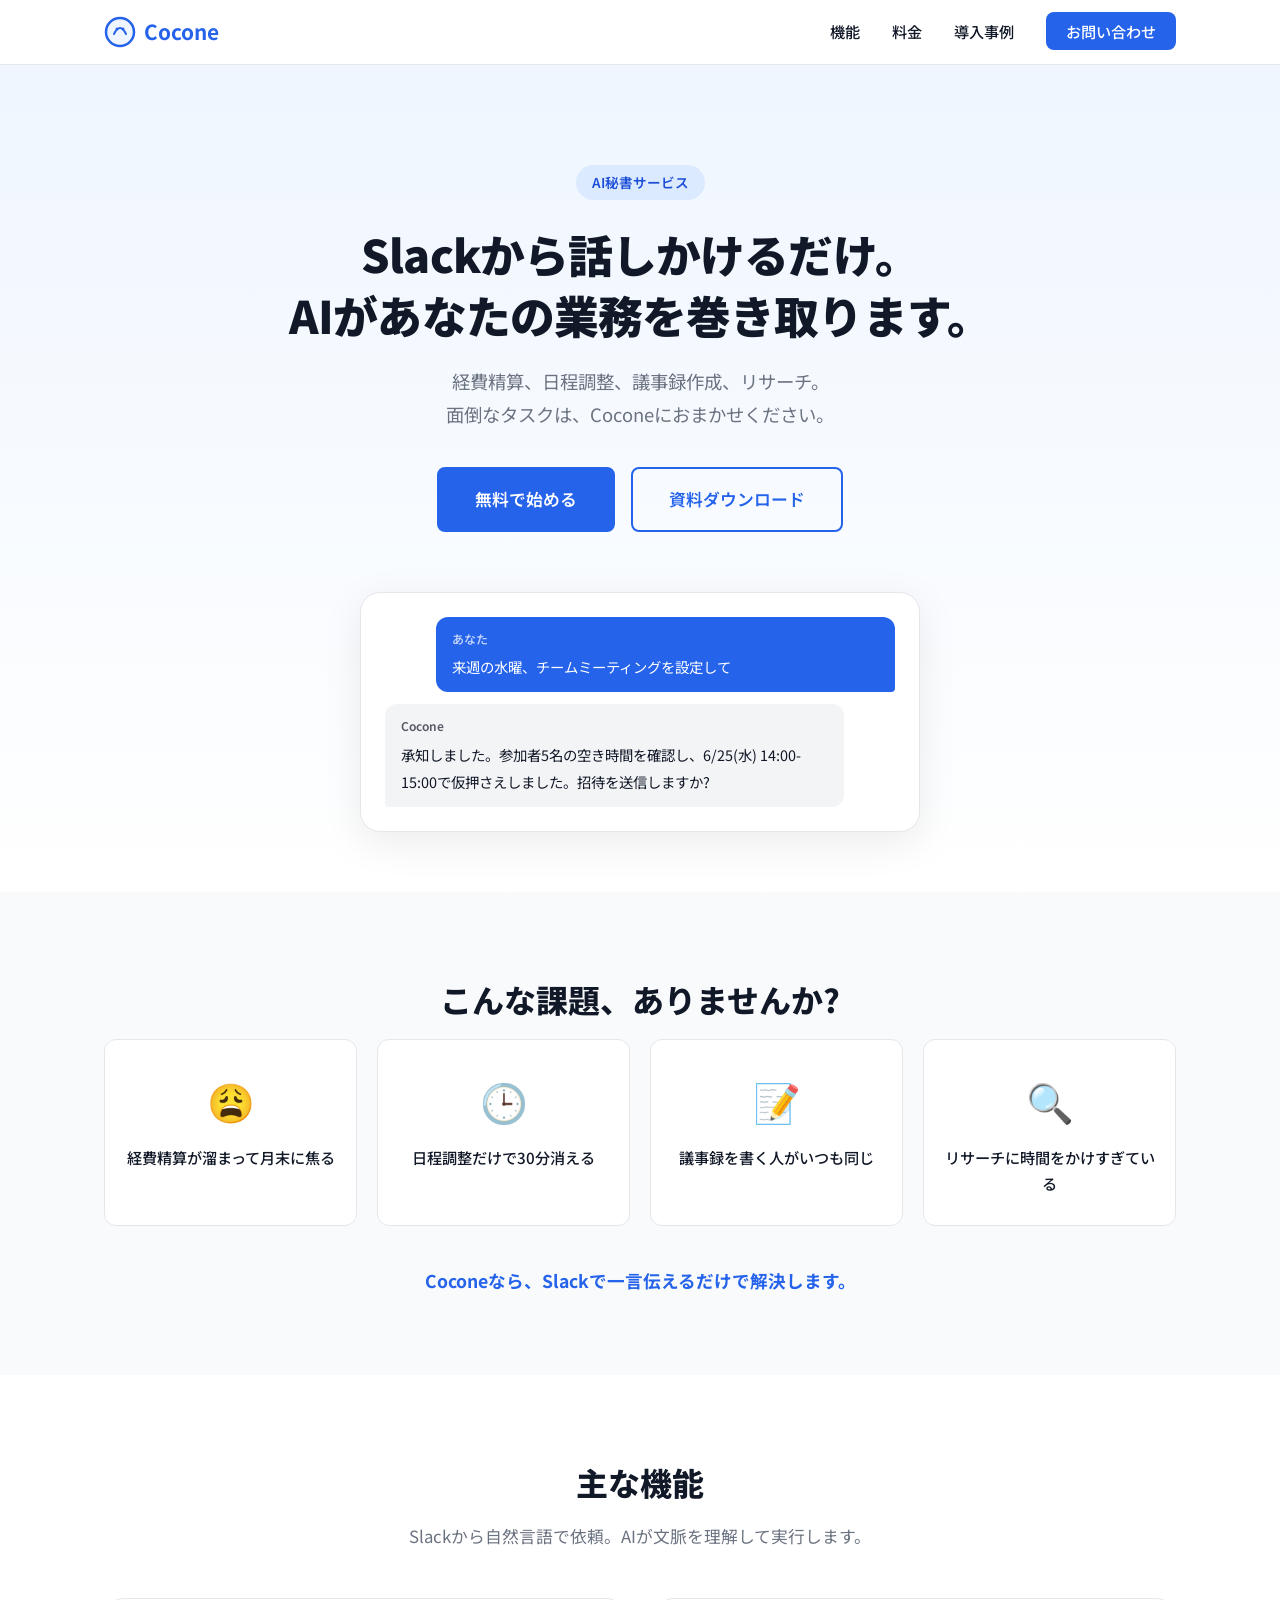
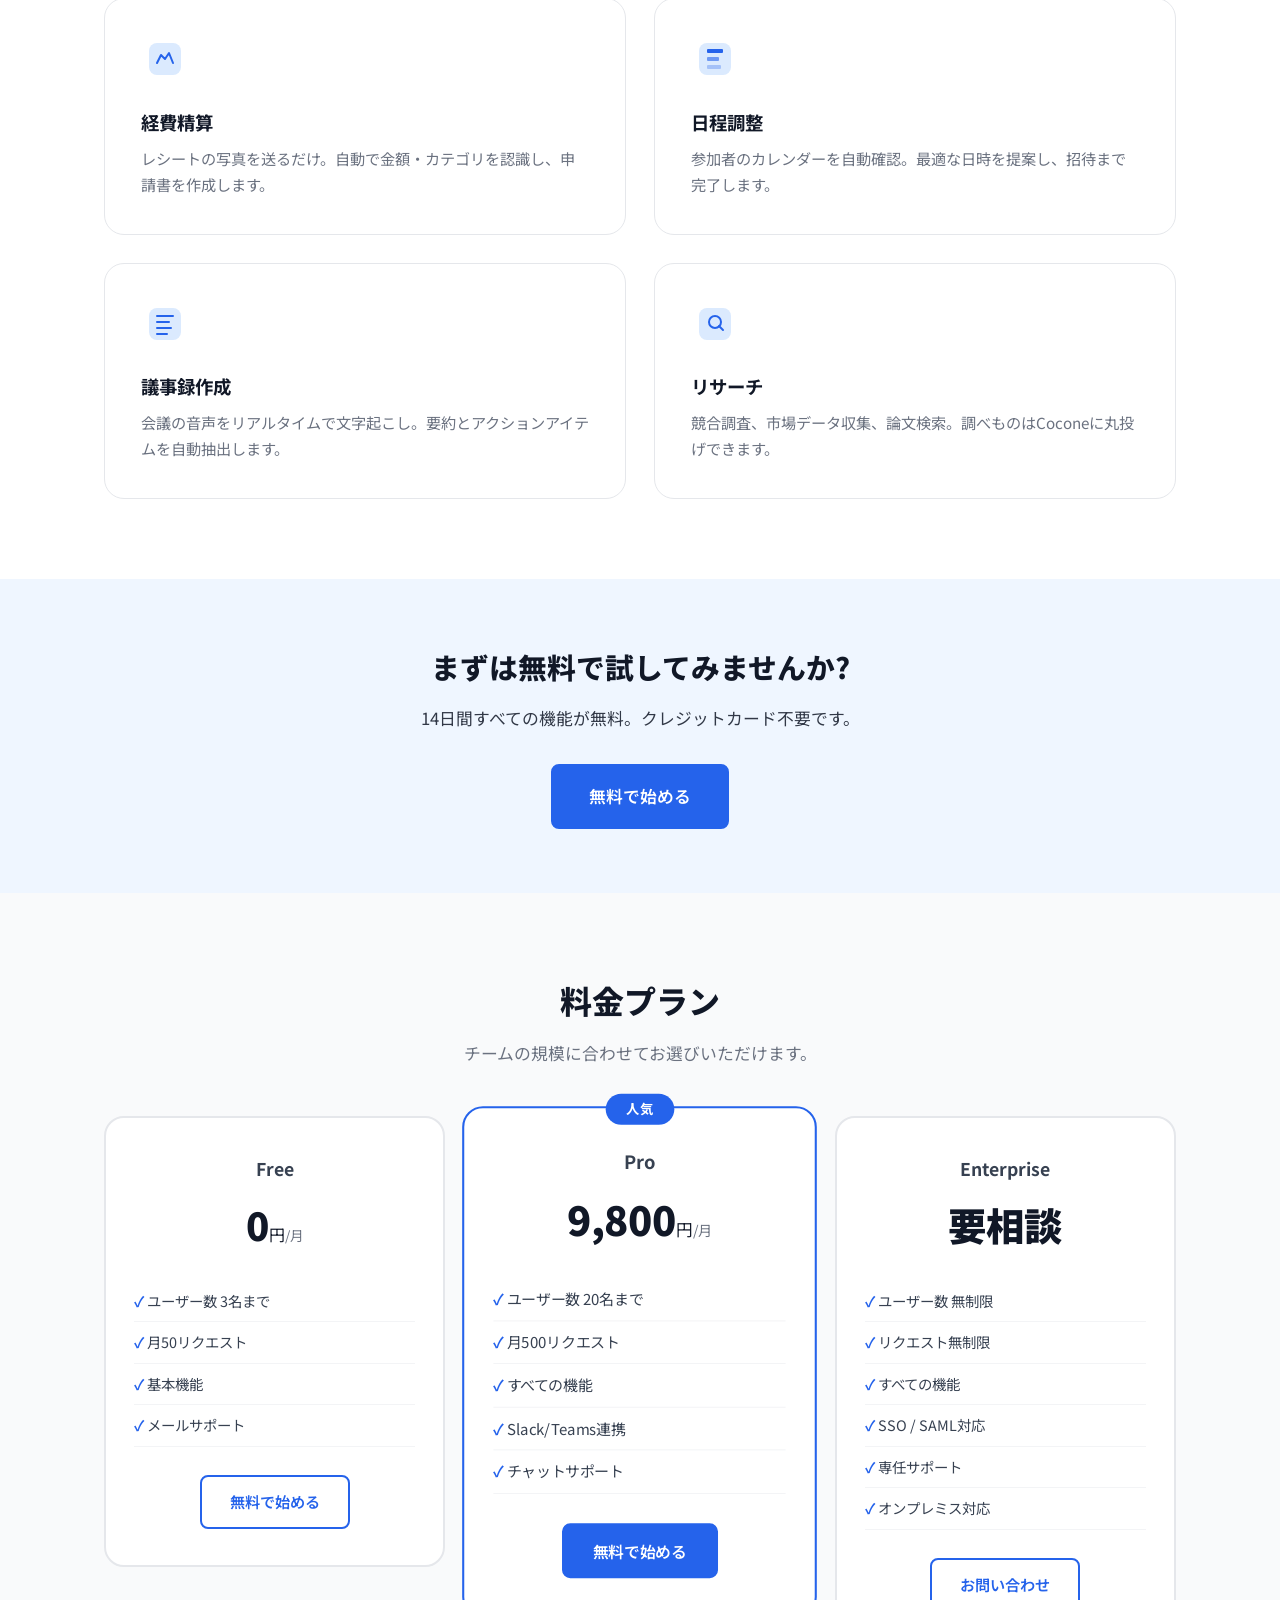
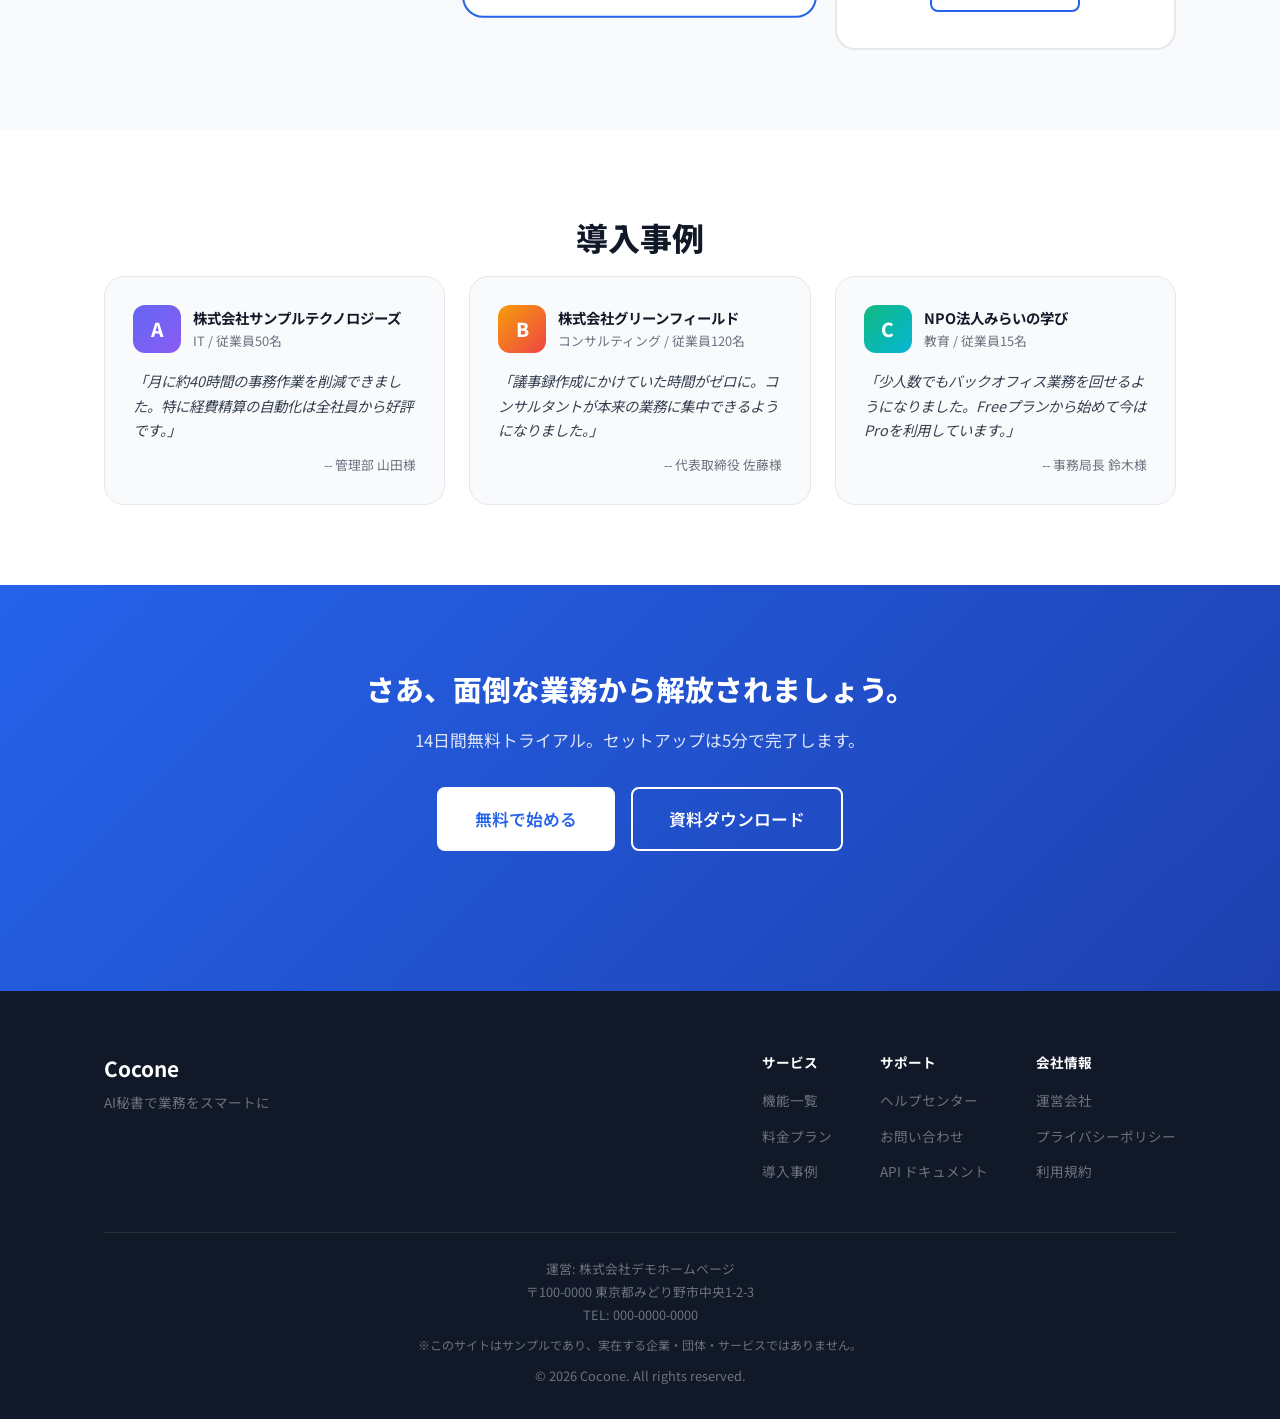
==== samples/cocone/index.html @ 8877d77f "Add sample HP pages for portfolio showcase Co-Authored-By: Claude Opus 4.6 <noreply@anthropic.com> C" ====
<!DOCTYPE html>
<html lang="ja">
<head>
  <meta charset="UTF-8">
  <meta name="viewport" content="width=device-width, initial-scale=1.0">
  <title>Cocone - AIであなたの業務をもっとスマートに</title>
  <link rel="stylesheet" href="style.css">
  <link rel="preconnect" href="https://fonts.googleapis.com">
  <link rel="preconnect" href="https://fonts.gstatic.com" crossorigin>
  <link href="https://fonts.googleapis.com/css2?family=Noto+Sans+JP:wght@400;500;700;900&display=swap" rel="stylesheet">
</head>
<body>
  <header class="header">
    <div class="header-inner">
      <a href="https://nurupoga.net" class="logo">
        <span class="logo-icon">
          <svg width="32" height="32" viewBox="0 0 32 32" fill="none" aria-hidden="true">
            <circle cx="16" cy="16" r="14" stroke="#2563eb" stroke-width="2.5" fill="#eff6ff"/>
            <path d="M10 18c2-4 4-6 6-6s4 2 6 6" stroke="#2563eb" stroke-width="2" stroke-linecap="round"/>
            <circle cx="13" cy="13" r="1.5" fill="#2563eb"/>
            <circle cx="19" cy="13" r="1.5" fill="#2563eb"/>
          </svg>
        </span>
        Cocone
      </a>
      <nav class="nav" aria-label="メインナビゲーション">
        <ul class="nav-list">
          <li><a href="#features">機能</a></li>
          <li><a href="#pricing">料金</a></li>
          <li><a href="#cases">導入事例</a></li>
          <li><a href="https://nurupoga.net" class="nav-cta">お問い合わせ</a></li>
        </ul>
        <button class="hamburger" aria-label="メニューを開く" aria-expanded="false">
          <span></span><span></span><span></span>
        </button>
      </nav>
    </div>
  </header>

  <main>
    <!-- Hero -->
    <section class="hero">
      <div class="hero-inner">
        <p class="hero-badge">AI秘書サービス</p>
        <h1 class="hero-title">Slackから話しかけるだけ。<br>AIがあなたの業務を巻き取ります。</h1>
        <p class="hero-sub">経費精算、日程調整、議事録作成、リサーチ。<br class="sp-hide">面倒なタスクは、Coconeにおまかせください。</p>
        <div class="hero-cta">
          <a href="https://nurupoga.net" class="btn btn-primary btn-lg">無料で始める</a>
          <a href="https://nurupoga.net" class="btn btn-outline btn-lg">資料ダウンロード</a>
        </div>
        <div class="hero-visual" aria-hidden="true">
          <div class="chat-demo">
            <div class="chat-bubble user-bubble">
              <span class="chat-name">あなた</span>
              <span class="chat-text">来週の水曜、チームミーティングを設定して</span>
            </div>
            <div class="chat-bubble ai-bubble">
              <span class="chat-name">Cocone</span>
              <span class="chat-text">承知しました。参加者5名の空き時間を確認し、6/25(水) 14:00-15:00で仮押さえしました。招待を送信しますか?</span>
            </div>
          </div>
        </div>
      </div>
    </section>

    <!-- Problem -->
    <section class="section section-gray">
      <div class="container">
        <h2 class="section-title">こんな課題、ありませんか?</h2>
        <div class="problem-grid">
          <div class="problem-card">
            <div class="problem-emoji" aria-hidden="true">&#128553;</div>
            <p>経費精算が溜まって月末に焦る</p>
          </div>
          <div class="problem-card">
            <div class="problem-emoji" aria-hidden="true">&#128338;</div>
            <p>日程調整だけで30分消える</p>
          </div>
          <div class="problem-card">
            <div class="problem-emoji" aria-hidden="true">&#128221;</div>
            <p>議事録を書く人がいつも同じ</p>
          </div>
          <div class="problem-card">
            <div class="problem-emoji" aria-hidden="true">&#128269;</div>
            <p>リサーチに時間をかけすぎている</p>
          </div>
        </div>
        <p class="problem-answer">Coconeなら、Slackで一言伝えるだけで解決します。</p>
      </div>
    </section>

    <!-- Features -->
    <section class="section" id="features">
      <div class="container">
        <h2 class="section-title">主な機能</h2>
        <p class="section-sub">Slackから自然言語で依頼。AIが文脈を理解して実行します。</p>
        <div class="feature-grid">
          <div class="feature-card">
            <div class="feature-icon" aria-hidden="true">
              <svg width="48" height="48" viewBox="0 0 48 48" fill="none"><rect x="8" y="8" width="32" height="32" rx="8" fill="#dbeafe"/><path d="M16 28l4-8 4 4 4-6 4 10" stroke="#2563eb" stroke-width="2" stroke-linecap="round" stroke-linejoin="round"/></svg>
            </div>
            <h3>経費精算</h3>
            <p>レシートの写真を送るだけ。自動で金額・カテゴリを認識し、申請書を作成します。</p>
          </div>
          <div class="feature-card">
            <div class="feature-icon" aria-hidden="true">
              <svg width="48" height="48" viewBox="0 0 48 48" fill="none"><rect x="8" y="8" width="32" height="32" rx="8" fill="#dbeafe"/><rect x="16" y="14" width="16" height="4" rx="1" fill="#2563eb"/><rect x="16" y="22" width="12" height="4" rx="1" fill="#2563eb" opacity="0.6"/><rect x="16" y="30" width="14" height="4" rx="1" fill="#2563eb" opacity="0.3"/></svg>
            </div>
            <h3>日程調整</h3>
            <p>参加者のカレンダーを自動確認。最適な日時を提案し、招待まで完了します。</p>
          </div>
          <div class="feature-card">
            <div class="feature-icon" aria-hidden="true">
              <svg width="48" height="48" viewBox="0 0 48 48" fill="none"><rect x="8" y="8" width="32" height="32" rx="8" fill="#dbeafe"/><path d="M16 16h16M16 22h12M16 28h14M16 34h10" stroke="#2563eb" stroke-width="2" stroke-linecap="round"/></svg>
            </div>
            <h3>議事録作成</h3>
            <p>会議の音声をリアルタイムで文字起こし。要約とアクションアイテムを自動抽出します。</p>
          </div>
          <div class="feature-card">
            <div class="feature-icon" aria-hidden="true">
              <svg width="48" height="48" viewBox="0 0 48 48" fill="none"><rect x="8" y="8" width="32" height="32" rx="8" fill="#dbeafe"/><circle cx="24" cy="22" r="6" stroke="#2563eb" stroke-width="2" fill="none"/><path d="M28 26l4 4" stroke="#2563eb" stroke-width="2" stroke-linecap="round"/></svg>
            </div>
            <h3>リサーチ</h3>
            <p>競合調査、市場データ収集、論文検索。調べものはCoconeに丸投げできます。</p>
          </div>
        </div>
      </div>
    </section>

    <!-- Mid CTA -->
    <section class="section section-cta">
      <div class="container center">
        <h2 class="cta-title">まずは無料で試してみませんか?</h2>
        <p class="cta-sub">14日間すべての機能が無料。クレジットカード不要です。</p>
        <a href="https://nurupoga.net" class="btn btn-primary btn-lg">無料で始める</a>
      </div>
    </section>

    <!-- Pricing -->
    <section class="section section-gray" id="pricing">
      <div class="container">
        <h2 class="section-title">料金プラン</h2>
        <p class="section-sub">チームの規模に合わせてお選びいただけます。</p>
        <div class="pricing-grid">
          <div class="pricing-card">
            <h3 class="pricing-name">Free</h3>
            <p class="pricing-price"><span class="price-num">0</span>円<span class="price-unit">/月</span></p>
            <ul class="pricing-features">
              <li>ユーザー数 3名まで</li>
              <li>月50リクエスト</li>
              <li>基本機能</li>
              <li>メールサポート</li>
            </ul>
            <a href="https://nurupoga.net" class="btn btn-outline">無料で始める</a>
          </div>
          <div class="pricing-card pricing-popular">
            <div class="popular-badge">人気</div>
            <h3 class="pricing-name">Pro</h3>
            <p class="pricing-price"><span class="price-num">9,800</span>円<span class="price-unit">/月</span></p>
            <ul class="pricing-features">
              <li>ユーザー数 20名まで</li>
              <li>月500リクエスト</li>
              <li>すべての機能</li>
              <li>Slack/Teams連携</li>
              <li>チャットサポート</li>
            </ul>
            <a href="https://nurupoga.net" class="btn btn-primary">無料で始める</a>
          </div>
          <div class="pricing-card">
            <h3 class="pricing-name">Enterprise</h3>
            <p class="pricing-price"><span class="price-num">要相談</span></p>
            <ul class="pricing-features">
              <li>ユーザー数 無制限</li>
              <li>リクエスト無制限</li>
              <li>すべての機能</li>
              <li>SSO / SAML対応</li>
              <li>専任サポート</li>
              <li>オンプレミス対応</li>
            </ul>
            <a href="https://nurupoga.net" class="btn btn-outline">お問い合わせ</a>
          </div>
        </div>
      </div>
    </section>

    <!-- Cases -->
    <section class="section" id="cases">
      <div class="container">
        <h2 class="section-title">導入事例</h2>
        <div class="case-grid">
          <div class="case-card">
            <div class="case-company">
              <div class="case-logo" aria-hidden="true" style="background: linear-gradient(135deg, #6366f1, #8b5cf6);">A</div>
              <div>
                <p class="case-name">株式会社サンプルテクノロジーズ</p>
                <p class="case-industry">IT / 従業員50名</p>
              </div>
            </div>
            <blockquote class="case-quote">
              「月に約40時間の事務作業を削減できました。特に経費精算の自動化は全社員から好評です。」
            </blockquote>
            <p class="case-person">-- 管理部 山田様</p>
          </div>
          <div class="case-card">
            <div class="case-company">
              <div class="case-logo" aria-hidden="true" style="background: linear-gradient(135deg, #f59e0b, #ef4444);">B</div>
              <div>
                <p class="case-name">株式会社グリーンフィールド</p>
                <p class="case-industry">コンサルティング / 従業員120名</p>
              </div>
            </div>
            <blockquote class="case-quote">
              「議事録作成にかけていた時間がゼロに。コンサルタントが本来の業務に集中できるようになりました。」
            </blockquote>
            <p class="case-person">-- 代表取締役 佐藤様</p>
          </div>
          <div class="case-card">
            <div class="case-company">
              <div class="case-logo" aria-hidden="true" style="background: linear-gradient(135deg, #10b981, #06b6d4);">C</div>
              <div>
                <p class="case-name">NPO法人みらいの学び</p>
                <p class="case-industry">教育 / 従業員15名</p>
              </div>
            </div>
            <blockquote class="case-quote">
              「少人数でもバックオフィス業務を回せるようになりました。Freeプランから始めて今はProを利用しています。」
            </blockquote>
            <p class="case-person">-- 事務局長 鈴木様</p>
          </div>
        </div>
      </div>
    </section>

    <!-- Bottom CTA -->
    <section class="section section-cta-bottom">
      <div class="container center">
        <h2 class="cta-title">さあ、面倒な業務から解放されましょう。</h2>
        <p class="cta-sub">14日間無料トライアル。セットアップは5分で完了します。</p>
        <div class="hero-cta">
          <a href="https://nurupoga.net" class="btn btn-white btn-lg">無料で始める</a>
          <a href="https://nurupoga.net" class="btn btn-outline-white btn-lg">資料ダウンロード</a>
        </div>
      </div>
    </section>
  </main>

  <footer class="footer">
    <div class="container">
      <div class="footer-inner">
        <div class="footer-brand">
          <p class="footer-logo">Cocone</p>
          <p class="footer-tagline">AI秘書で業務をスマートに</p>
        </div>
        <div class="footer-links">
          <div class="footer-col">
            <h4>サービス</h4>
            <ul>
              <li><a href="https://nurupoga.net">機能一覧</a></li>
              <li><a href="https://nurupoga.net">料金プラン</a></li>
              <li><a href="https://nurupoga.net">導入事例</a></li>
            </ul>
          </div>
          <div class="footer-col">
            <h4>サポート</h4>
            <ul>
              <li><a href="https://nurupoga.net">ヘルプセンター</a></li>
              <li><a href="https://nurupoga.net">お問い合わせ</a></li>
              <li><a href="https://nurupoga.net">API ドキュメント</a></li>
            </ul>
          </div>
          <div class="footer-col">
            <h4>会社情報</h4>
            <ul>
              <li><a href="https://nurupoga.net">運営会社</a></li>
              <li><a href="https://nurupoga.net">プライバシーポリシー</a></li>
              <li><a href="https://nurupoga.net">利用規約</a></li>
            </ul>
          </div>
        </div>
      </div>
      <div class="footer-bottom">
        <p>運営: 株式会社デモホームページ</p>
        <p>〒100-0000 東京都みどり野市中央1-2-3</p>
        <p>TEL: 000-0000-0000</p>
        <p class="footer-note">※このサイトはサンプルであり、実在する企業・団体・サービスではありません。</p>
        <p class="footer-copy">&copy; 2026 Cocone. All rights reserved.</p>
      </div>
    </div>
  </footer>

  <script>
    // Mobile menu toggle
    const hamburger = document.querySelector('.hamburger');
    const navList = document.querySelector('.nav-list');
    hamburger.addEventListener('click', () => {
      const expanded = hamburger.getAttribute('aria-expanded') === 'true';
      hamburger.setAttribute('aria-expanded', !expanded);
      navList.classList.toggle('open');
      hamburger.classList.toggle('open');
    });
  </script>
</body>
</html>
---- samples/cocone/style.css ----
/* ===== Cocone - SaaS LP ===== */
*,*::before,*::after{box-sizing:border-box;margin:0;padding:0}
:root{
  --blue-50:#eff6ff;--blue-100:#dbeafe;--blue-200:#bfdbfe;
  --blue-500:#3b82f6;--blue-600:#2563eb;--blue-700:#1d4ed8;--blue-800:#1e40af;
  --gray-50:#f9fafb;--gray-100:#f3f4f6;--gray-200:#e5e7eb;
  --gray-500:#6b7280;--gray-700:#374151;--gray-900:#111827;
  --white:#ffffff;
  --radius:12px;--radius-lg:20px;
  --shadow:0 1px 3px rgba(0,0,0,.1);
  --shadow-lg:0 10px 40px rgba(0,0,0,.08);
}
html{scroll-behavior:smooth}
body{font-family:'Noto Sans JP',sans-serif;color:var(--gray-900);line-height:1.7;background:var(--white)}
a{color:inherit;text-decoration:none}
ul{list-style:none}
img{max-width:100%;display:block}
.container{max-width:1120px;margin:0 auto;padding:0 24px}
.center{text-align:center}

/* Header */
.header{position:sticky;top:0;background:rgba(255,255,255,.92);backdrop-filter:blur(12px);border-bottom:1px solid var(--gray-200);z-index:100}
.header-inner{display:flex;align-items:center;justify-content:space-between;max-width:1120px;margin:0 auto;padding:0 24px;height:64px}
.logo{display:flex;align-items:center;gap:8px;font-size:1.3rem;font-weight:700;color:var(--blue-600)}
.logo-icon{display:flex}
.nav-list{display:flex;align-items:center;gap:32px;font-size:.95rem;font-weight:500}
.nav-list a{transition:color .2s}
.nav-list a:hover{color:var(--blue-600)}
.nav-cta{background:var(--blue-600);color:var(--white) !important;padding:8px 20px;border-radius:8px;transition:background .2s}
.nav-cta:hover{background:var(--blue-700)}
.hamburger{display:none;flex-direction:column;gap:5px;background:none;border:none;cursor:pointer;padding:8px}
.hamburger span{display:block;width:24px;height:2px;background:var(--gray-700);transition:transform .3s,opacity .3s}
.hamburger.open span:nth-child(1){transform:translateY(7px) rotate(45deg)}
.hamburger.open span:nth-child(2){opacity:0}
.hamburger.open span:nth-child(3){transform:translateY(-7px) rotate(-45deg)}

/* Buttons */
.btn{display:inline-flex;align-items:center;justify-content:center;padding:12px 28px;border-radius:8px;font-size:.95rem;font-weight:600;transition:all .2s;border:2px solid transparent;cursor:pointer}
.btn-primary{background:var(--blue-600);color:var(--white);border-color:var(--blue-600)}
.btn-primary:hover{background:var(--blue-700);border-color:var(--blue-700)}
.btn-outline{background:transparent;color:var(--blue-600);border-color:var(--blue-600)}
.btn-outline:hover{background:var(--blue-50)}
.btn-white{background:var(--white);color:var(--blue-600);border-color:var(--white)}
.btn-white:hover{background:var(--blue-50)}
.btn-outline-white{background:transparent;color:var(--white);border-color:var(--white)}
.btn-outline-white:hover{background:rgba(255,255,255,.15)}
.btn-lg{padding:16px 36px;font-size:1.05rem}

/* Hero */
.hero{padding:100px 0 60px;background:linear-gradient(180deg,var(--blue-50) 0%,var(--white) 100%)}
.hero-inner{max-width:1120px;margin:0 auto;padding:0 24px;text-align:center}
.hero-badge{display:inline-block;background:var(--blue-100);color:var(--blue-700);padding:6px 16px;border-radius:100px;font-size:.85rem;font-weight:600;margin-bottom:24px}
.hero-title{font-size:2.8rem;font-weight:900;line-height:1.35;margin-bottom:20px;letter-spacing:-.02em}
.hero-sub{font-size:1.15rem;color:var(--gray-500);margin-bottom:36px;line-height:1.8}
.hero-cta{display:flex;gap:16px;justify-content:center;flex-wrap:wrap;margin-bottom:60px}
.hero-visual{max-width:560px;margin:0 auto}
.chat-demo{background:var(--white);border:1px solid var(--gray-200);border-radius:var(--radius-lg);padding:24px;box-shadow:var(--shadow-lg);text-align:left}
.chat-bubble{padding:12px 16px;border-radius:var(--radius);margin-bottom:12px;max-width:90%}
.chat-bubble:last-child{margin-bottom:0}
.user-bubble{background:var(--blue-600);color:var(--white);margin-left:auto;border-bottom-right-radius:4px}
.ai-bubble{background:var(--gray-100);color:var(--gray-900);border-bottom-left-radius:4px}
.chat-name{display:block;font-size:.75rem;font-weight:600;margin-bottom:4px;opacity:.7}
.chat-text{font-size:.9rem;line-height:1.6}

/* Sections */
.section{padding:80px 0}
.section-gray{background:var(--gray-50)}
.section-title{font-size:2rem;font-weight:800;text-align:center;margin-bottom:12px}
.section-sub{text-align:center;color:var(--gray-500);margin-bottom:48px;font-size:1.05rem}

/* Problems */
.problem-grid{display:grid;grid-template-columns:repeat(4,1fr);gap:20px;margin-bottom:40px}
.problem-card{background:var(--white);border:1px solid var(--gray-200);border-radius:var(--radius);padding:28px 20px;text-align:center;transition:box-shadow .3s}
.problem-card:hover{box-shadow:var(--shadow-lg)}
.problem-emoji{font-size:2.4rem;margin-bottom:12px}
.problem-card p{font-size:.95rem;font-weight:500}
.problem-answer{text-align:center;font-size:1.1rem;font-weight:700;color:var(--blue-600)}

/* Features */
.feature-grid{display:grid;grid-template-columns:repeat(2,1fr);gap:28px}
.feature-card{background:var(--white);border:1px solid var(--gray-200);border-radius:var(--radius-lg);padding:36px;transition:box-shadow .3s}
.feature-card:hover{box-shadow:var(--shadow-lg)}
.feature-icon{margin-bottom:16px}
.feature-card h3{font-size:1.15rem;font-weight:700;margin-bottom:8px}
.feature-card p{color:var(--gray-500);font-size:.95rem;line-height:1.7}

/* CTA sections */
.section-cta{background:var(--blue-50);padding:64px 0}
.section-cta-bottom{background:linear-gradient(135deg,var(--blue-600),var(--blue-800));color:var(--white);padding:80px 0}
.cta-title{font-size:1.8rem;font-weight:800;margin-bottom:12px}
.cta-sub{font-size:1.05rem;margin-bottom:32px;opacity:.85}

/* Pricing */
.pricing-grid{display:grid;grid-template-columns:repeat(3,1fr);gap:24px;align-items:start}
.pricing-card{background:var(--white);border:2px solid var(--gray-200);border-radius:var(--radius-lg);padding:36px 28px;text-align:center;position:relative;transition:box-shadow .3s}
.pricing-card:hover{box-shadow:var(--shadow-lg)}
.pricing-popular{border-color:var(--blue-600);transform:scale(1.04)}
.popular-badge{position:absolute;top:-14px;left:50%;transform:translateX(-50%);background:var(--blue-600);color:var(--white);padding:4px 20px;border-radius:100px;font-size:.8rem;font-weight:700}
.pricing-name{font-size:1.1rem;font-weight:700;margin-bottom:8px;color:var(--gray-700)}
.pricing-price{font-size:1rem;margin-bottom:24px;color:var(--gray-900)}
.price-num{font-size:2.4rem;font-weight:900}
.price-unit{font-size:.85rem;color:var(--gray-500)}
.pricing-features{margin-bottom:28px;text-align:left}
.pricing-features li{padding:8px 0;border-bottom:1px solid var(--gray-100);font-size:.9rem;color:var(--gray-700)}
.pricing-features li::before{content:"✓ ";color:var(--blue-600);font-weight:700}

/* Cases */
.case-grid{display:grid;grid-template-columns:repeat(3,1fr);gap:24px}
.case-card{background:var(--gray-50);border:1px solid var(--gray-200);border-radius:var(--radius-lg);padding:28px}
.case-company{display:flex;align-items:center;gap:12px;margin-bottom:16px}
.case-logo{width:48px;height:48px;border-radius:12px;display:flex;align-items:center;justify-content:center;color:var(--white);font-weight:800;font-size:1.2rem;flex-shrink:0}
.case-name{font-weight:700;font-size:.9rem}
.case-industry{font-size:.8rem;color:var(--gray-500)}
.case-quote{font-size:.9rem;line-height:1.7;color:var(--gray-700);margin-bottom:12px;font-style:italic}
.case-person{font-size:.8rem;color:var(--gray-500);text-align:right}

/* Footer */
.footer{background:var(--gray-900);color:var(--gray-200);padding:60px 0 32px}
.footer-inner{display:flex;justify-content:space-between;gap:40px;margin-bottom:40px}
.footer-logo{font-size:1.3rem;font-weight:700;color:var(--white);margin-bottom:4px}
.footer-tagline{font-size:.85rem;color:var(--gray-500)}
.footer-links{display:flex;gap:48px}
.footer-col h4{font-size:.85rem;font-weight:700;color:var(--white);margin-bottom:12px}
.footer-col li{margin-bottom:8px}
.footer-col a{font-size:.85rem;color:var(--gray-500);transition:color .2s}
.footer-col a:hover{color:var(--white)}
.footer-bottom{border-top:1px solid rgba(255,255,255,.1);padding-top:24px;text-align:center;font-size:.8rem;color:var(--gray-500);line-height:1.8}
.footer-note{margin-top:8px;color:var(--gray-500);font-size:.75rem}
.footer-copy{margin-top:8px}

/* Responsive */
.sp-hide{display:inline}
@media(max-width:768px){
  .sp-hide{display:none}
  .hamburger{display:flex}
  .nav-list{
    display:none;flex-direction:column;position:absolute;top:64px;left:0;right:0;
    background:var(--white);border-bottom:1px solid var(--gray-200);padding:16px 24px;gap:12px;
    box-shadow:0 8px 24px rgba(0,0,0,.08)
  }
  .nav-list.open{display:flex}
  .hero-title{font-size:1.8rem}
  .hero-sub{font-size:1rem}
  .problem-grid{grid-template-columns:repeat(2,1fr)}
  .feature-grid{grid-template-columns:1fr}
  .pricing-grid{grid-template-columns:1fr;max-width:400px;margin:0 auto}
  .pricing-popular{transform:none}
  .case-grid{grid-template-columns:1fr}
  .footer-inner{flex-direction:column;gap:32px}
  .footer-links{flex-direction:column;gap:24px}
  .section{padding:56px 0}
  .hero{padding:60px 0 40px}
}
@media(max-width:480px){
  .hero-title{font-size:1.5rem}
  .problem-grid{grid-template-columns:1fr}
  .btn-lg{padding:14px 24px;font-size:.95rem}
}
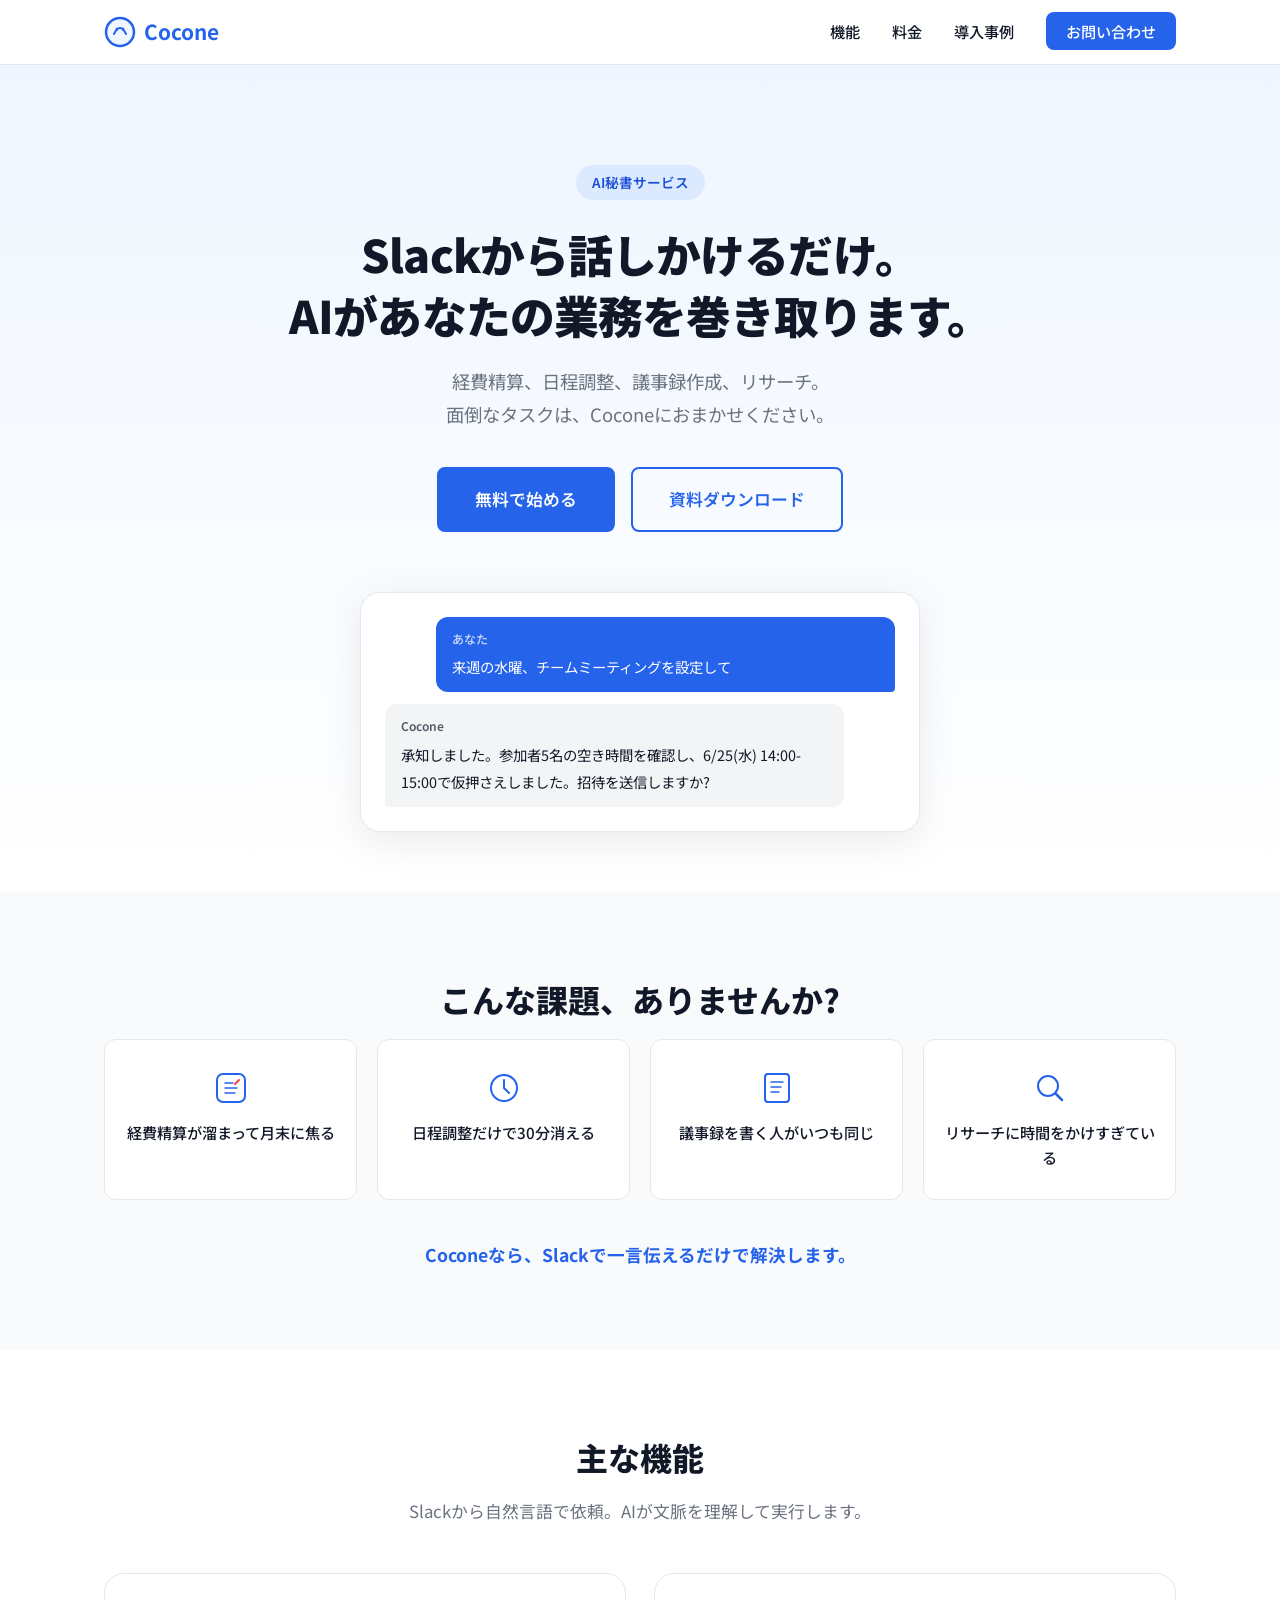
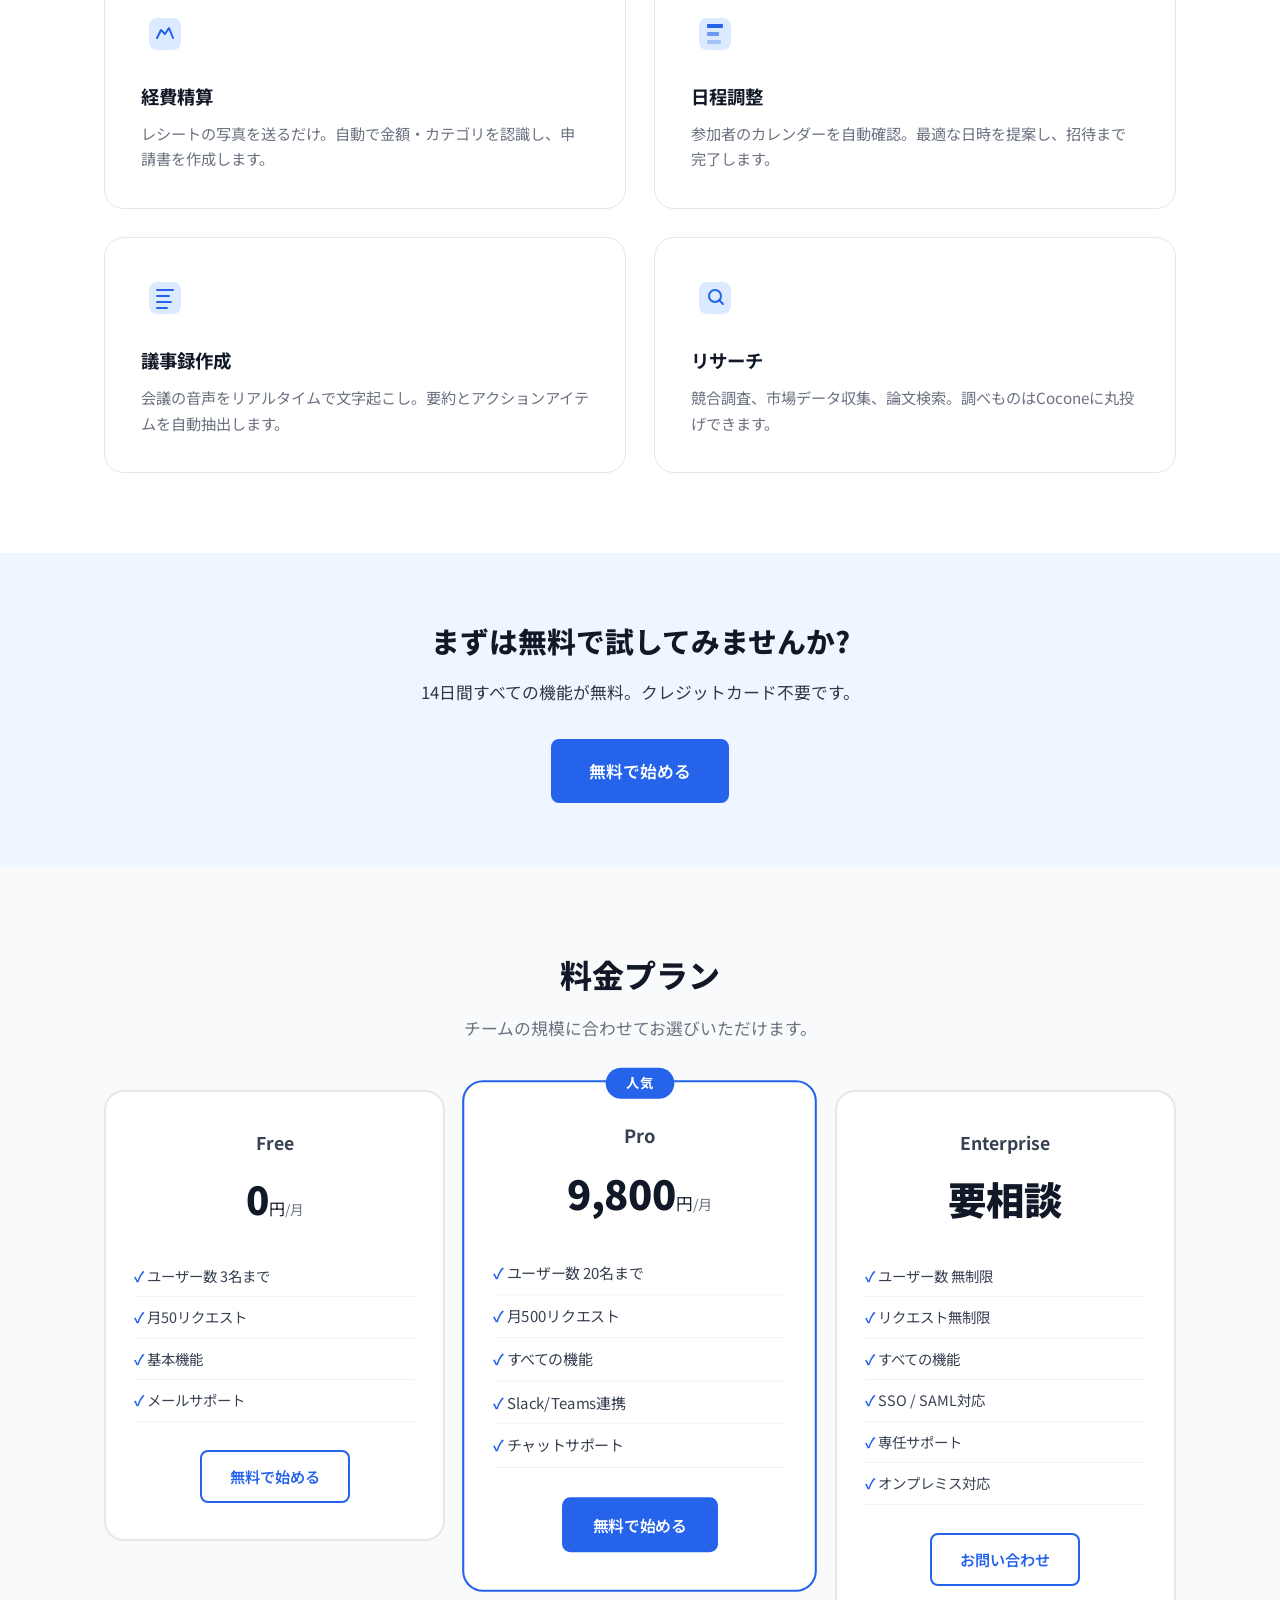
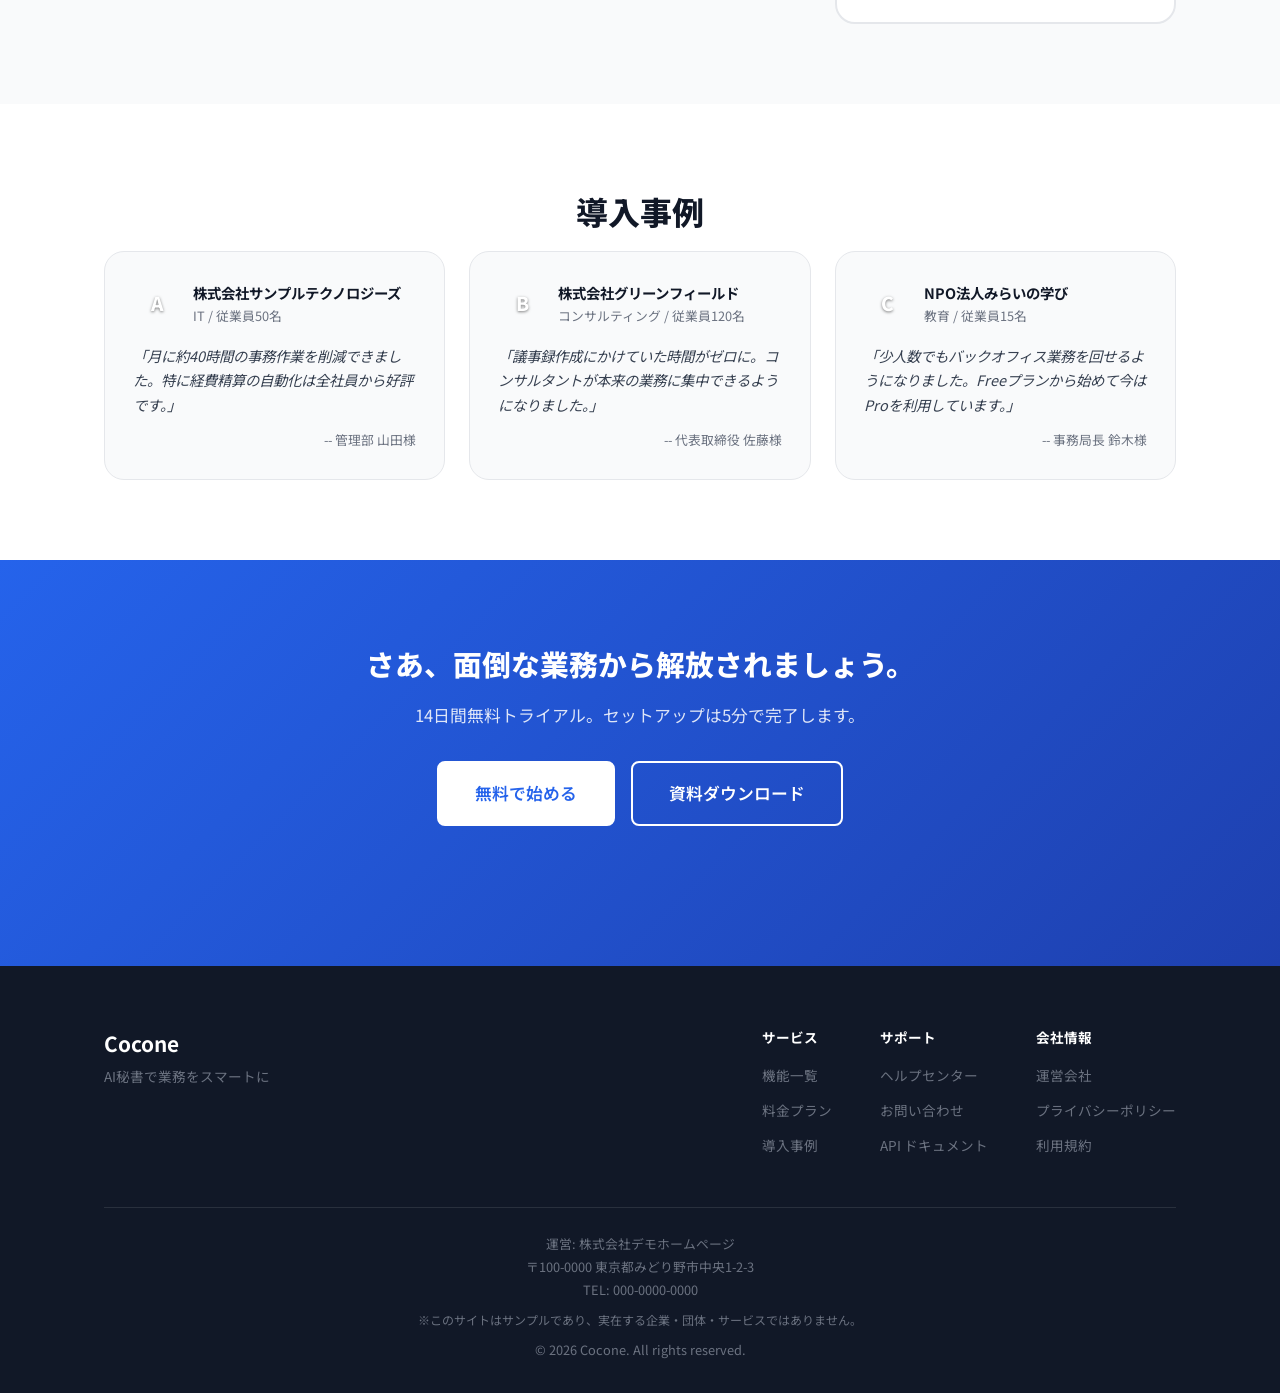
==== commit 4bd8bff5: "Replace emoji and gradient placeholders with Unsplash/Pexels photos - Kikko: hero background, menu i" ====
--- a/samples/cocone/index.html
+++ b/samples/cocone/index.html
@@ -69,19 +69,27 @@
         <h2 class="section-title">こんな課題、ありませんか?</h2>
         <div class="problem-grid">
           <div class="problem-card">
-            <div class="problem-emoji" aria-hidden="true">&#128553;</div>
+            <div class="problem-icon" aria-hidden="true">
+              <svg width="40" height="40" viewBox="0 0 40 40" fill="none"><rect x="6" y="6" width="28" height="28" rx="6" stroke="#2563eb" stroke-width="2"/><path d="M14 20h12M14 15h8M14 25h10" stroke="#2563eb" stroke-width="1.5" stroke-linecap="round"/><path d="M28 12l-4 4" stroke="#ef4444" stroke-width="2" stroke-linecap="round"/></svg>
+            </div>
             <p>経費精算が溜まって月末に焦る</p>
           </div>
           <div class="problem-card">
-            <div class="problem-emoji" aria-hidden="true">&#128338;</div>
+            <div class="problem-icon" aria-hidden="true">
+              <svg width="40" height="40" viewBox="0 0 40 40" fill="none"><circle cx="20" cy="20" r="13" stroke="#2563eb" stroke-width="2"/><path d="M20 12v8l5 5" stroke="#2563eb" stroke-width="2" stroke-linecap="round" stroke-linejoin="round"/></svg>
+            </div>
             <p>日程調整だけで30分消える</p>
           </div>
           <div class="problem-card">
-            <div class="problem-emoji" aria-hidden="true">&#128221;</div>
+            <div class="problem-icon" aria-hidden="true">
+              <svg width="40" height="40" viewBox="0 0 40 40" fill="none"><rect x="8" y="6" width="24" height="28" rx="3" stroke="#2563eb" stroke-width="2"/><path d="M14 14h12M14 19h10M14 24h8" stroke="#2563eb" stroke-width="1.5" stroke-linecap="round"/></svg>
+            </div>
             <p>議事録を書く人がいつも同じ</p>
           </div>
           <div class="problem-card">
-            <div class="problem-emoji" aria-hidden="true">&#128269;</div>
+            <div class="problem-icon" aria-hidden="true">
+              <svg width="40" height="40" viewBox="0 0 40 40" fill="none"><circle cx="18" cy="18" r="10" stroke="#2563eb" stroke-width="2"/><path d="M26 26l6 6" stroke="#2563eb" stroke-width="2.5" stroke-linecap="round"/></svg>
+            </div>
             <p>リサーチに時間をかけすぎている</p>
           </div>
         </div>
@@ -190,7 +198,7 @@
         <div class="case-grid">
           <div class="case-card">
             <div class="case-company">
-              <div class="case-logo" aria-hidden="true" style="background: linear-gradient(135deg, #6366f1, #8b5cf6);">A</div>
+              <div class="case-logo" aria-hidden="true" style="background: url('https://images.unsplash.com/photo-1497366216548-37526070297c?w=96&h=96&fit=crop') center/cover;">A</div>
               <div>
                 <p class="case-name">株式会社サンプルテクノロジーズ</p>
                 <p class="case-industry">IT / 従業員50名</p>
@@ -203,7 +211,7 @@
           </div>
           <div class="case-card">
             <div class="case-company">
-              <div class="case-logo" aria-hidden="true" style="background: linear-gradient(135deg, #f59e0b, #ef4444);">B</div>
+              <div class="case-logo" aria-hidden="true" style="background: url('https://images.unsplash.com/photo-1504384308090-c894fdcc538d?w=96&h=96&fit=crop') center/cover;">B</div>
               <div>
                 <p class="case-name">株式会社グリーンフィールド</p>
                 <p class="case-industry">コンサルティング / 従業員120名</p>
@@ -216,7 +224,7 @@
           </div>
           <div class="case-card">
             <div class="case-company">
-              <div class="case-logo" aria-hidden="true" style="background: linear-gradient(135deg, #10b981, #06b6d4);">C</div>
+              <div class="case-logo" aria-hidden="true" style="background: url('https://images.unsplash.com/photo-1572442388796-11668a67e53d?w=96&h=96&fit=crop') center/cover;">C</div>
               <div>
                 <p class="case-name">NPO法人みらいの学び</p>
                 <p class="case-industry">教育 / 従業員15名</p>
--- a/samples/cocone/style.css
+++ b/samples/cocone/style.css
@@ -72,7 +72,7 @@
 .problem-grid{display:grid;grid-template-columns:repeat(4,1fr);gap:20px;margin-bottom:40px}
 .problem-card{background:var(--white);border:1px solid var(--gray-200);border-radius:var(--radius);padding:28px 20px;text-align:center;transition:box-shadow .3s}
 .problem-card:hover{box-shadow:var(--shadow-lg)}
-.problem-emoji{font-size:2.4rem;margin-bottom:12px}
+.problem-icon{margin-bottom:12px;display:flex;justify-content:center}
 .problem-card p{font-size:.95rem;font-weight:500}
 .problem-answer{text-align:center;font-size:1.1rem;font-weight:700;color:var(--blue-600)}
 
@@ -108,7 +108,7 @@
 .case-grid{display:grid;grid-template-columns:repeat(3,1fr);gap:24px}
 .case-card{background:var(--gray-50);border:1px solid var(--gray-200);border-radius:var(--radius-lg);padding:28px}
 .case-company{display:flex;align-items:center;gap:12px;margin-bottom:16px}
-.case-logo{width:48px;height:48px;border-radius:12px;display:flex;align-items:center;justify-content:center;color:var(--white);font-weight:800;font-size:1.2rem;flex-shrink:0}
+.case-logo{width:48px;height:48px;border-radius:12px;display:flex;align-items:center;justify-content:center;color:var(--white);font-weight:800;font-size:1.2rem;flex-shrink:0;text-shadow:0 1px 3px rgba(0,0,0,.5)}
 .case-name{font-weight:700;font-size:.9rem}
 .case-industry{font-size:.8rem;color:var(--gray-500)}
 .case-quote{font-size:.9rem;line-height:1.7;color:var(--gray-700);margin-bottom:12px;font-style:italic}
